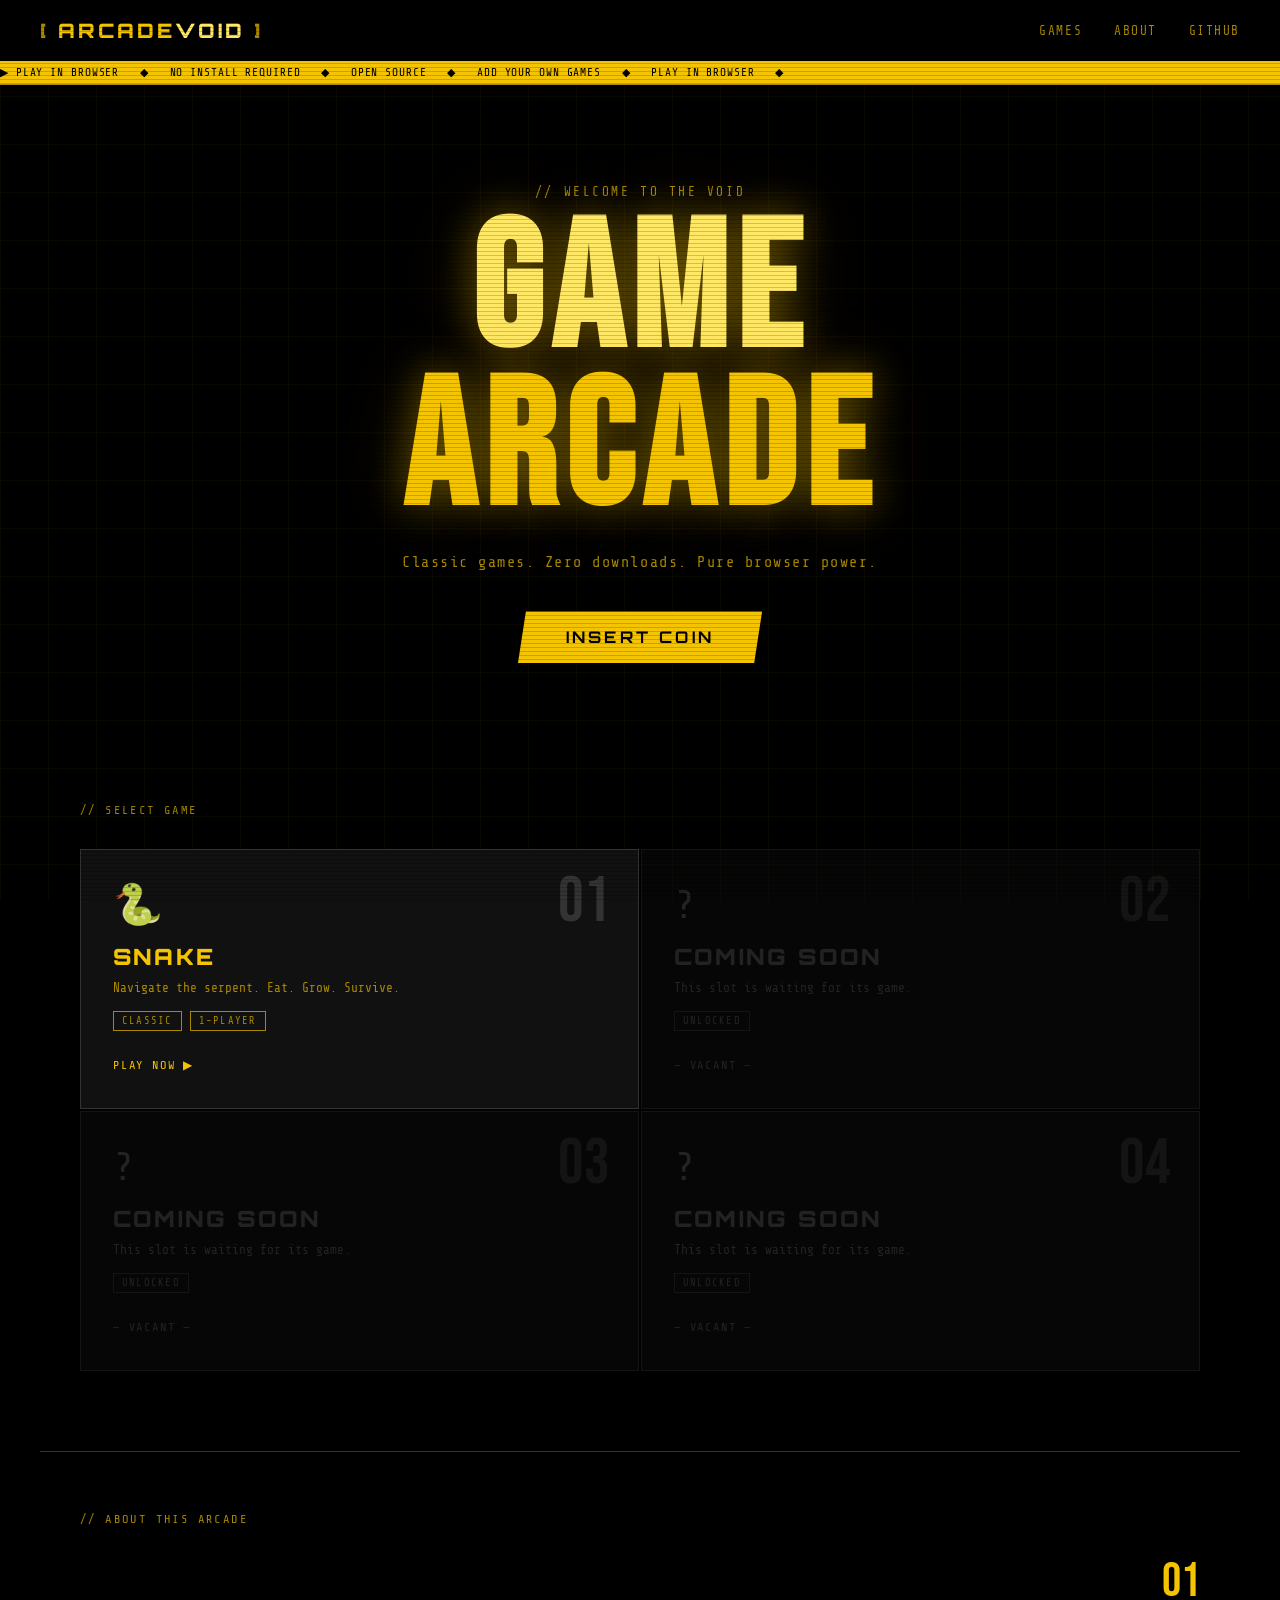
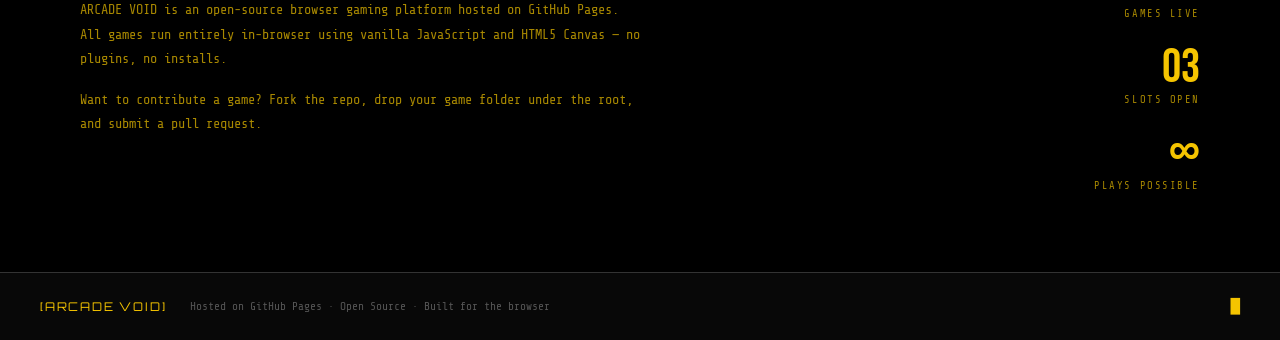
==== index.html @ 96a6a901 "First Page added" ====
<!DOCTYPE html>
<html lang="en">
<head>
  <meta charset="UTF-8" />
  <meta name="viewport" content="width=device-width, initial-scale=1.0"/>
  <title>ARCADE VOID — Play In Browser</title>
  <link rel="stylesheet" href="css/main.css" />
  <link rel="preconnect" href="https://fonts.googleapis.com">
  <link href="https://fonts.googleapis.com/css2?family=Share+Tech+Mono&family=Bebas+Neue&family=Orbitron:wght@400;700;900&display=swap" rel="stylesheet">
</head>
<body>

  <!-- Scanline overlay -->
  <div class="scanlines"></div>

  <!-- Background grid -->
  <div class="bg-grid"></div>

  <!-- Header -->
  <header class="site-header">
    <div class="header-inner">
      <div class="logo">
        <span class="logo-bracket">[</span>
        ARCADE<span class="logo-accent">VOID</span>
        <span class="logo-bracket">]</span>
      </div>
      <nav class="site-nav">
        <a href="#games">GAMES</a>
        <a href="#about">ABOUT</a>
        <a href="https://github.com" target="_blank">GITHUB</a>
      </nav>
    </div>
    <div class="header-ticker">
      <span>▶ PLAY IN BROWSER &nbsp;&nbsp;◆&nbsp;&nbsp; NO INSTALL REQUIRED &nbsp;&nbsp;◆&nbsp;&nbsp; OPEN SOURCE &nbsp;&nbsp;◆&nbsp;&nbsp; ADD YOUR OWN GAMES &nbsp;&nbsp;◆&nbsp;&nbsp; PLAY IN BROWSER &nbsp;&nbsp;◆&nbsp;&nbsp;</span>
    </div>
  </header>

  <!-- Hero -->
  <section class="hero">
    <div class="hero-eyebrow">// WELCOME TO THE VOID</div>
    <h1 class="hero-title">
      <span class="line1">GAME</span>
      <span class="line2">ARCADE</span>
    </h1>
    <p class="hero-sub">Classic games. Zero downloads. Pure browser power.</p>
    <a href="#games" class="cta-btn">
      <span class="btn-inner">INSERT COIN</span>
      <span class="btn-glow"></span>
    </a>
  </section>

  <!-- Games Grid -->
  <section class="games-section" id="games">
    <div class="section-label">// SELECT GAME</div>

    <div class="games-grid">

      <!-- Game Card 1: Snake -->
      <a href="snake/index.html" class="game-card active">
        <div class="card-number">01</div>
        <div class="card-icon">🐍</div>
        <div class="card-info">
          <h2 class="card-title">SNAKE</h2>
          <p class="card-desc">Navigate the serpent. Eat. Grow. Survive.</p>
          <div class="card-tags">
            <span class="tag">CLASSIC</span>
            <span class="tag">1-PLAYER</span>
          </div>
        </div>
        <div class="card-status">PLAY NOW ▶</div>
        <div class="card-border-anim"></div>
      </a>

      <!-- Game Card 2: Coming Soon -->
      <div class="game-card empty">
        <div class="card-number">02</div>
        <div class="card-icon dim">?</div>
        <div class="card-info">
          <h2 class="card-title dim">COMING SOON</h2>
          <p class="card-desc dim">This slot is waiting for its game.</p>
          <div class="card-tags">
            <span class="tag dim">UNLOCKED</span>
          </div>
        </div>
        <div class="card-status dim">— VACANT —</div>
      </div>

      <!-- Game Card 3: Coming Soon -->
      <div class="game-card empty">
        <div class="card-number">03</div>
        <div class="card-icon dim">?</div>
        <div class="card-info">
          <h2 class="card-title dim">COMING SOON</h2>
          <p class="card-desc dim">This slot is waiting for its game.</p>
          <div class="card-tags">
            <span class="tag dim">UNLOCKED</span>
          </div>
        </div>
        <div class="card-status dim">— VACANT —</div>
      </div>

      <!-- Game Card 4: Coming Soon -->
      <div class="game-card empty">
        <div class="card-number">04</div>
        <div class="card-icon dim">?</div>
        <div class="card-info">
          <h2 class="card-title dim">COMING SOON</h2>
          <p class="card-desc dim">This slot is waiting for its game.</p>
          <div class="card-tags">
            <span class="tag dim">UNLOCKED</span>
          </div>
        </div>
        <div class="card-status dim">— VACANT —</div>
      </div>

    </div>
  </section>

  <!-- About -->
  <section class="about-section" id="about">
    <div class="section-label">// ABOUT THIS ARCADE</div>
    <div class="about-inner">
      <div class="about-text">
        <p>ARCADE VOID is an open-source browser gaming platform hosted on GitHub Pages. All games run entirely in-browser using vanilla JavaScript and HTML5 Canvas — no plugins, no installs.</p>
        <p>Want to contribute a game? Fork the repo, drop your game folder under the root, and submit a pull request.</p>
      </div>
      <div class="about-stats">
        <div class="stat"><span class="stat-num">01</span><span class="stat-label">GAMES LIVE</span></div>
        <div class="stat"><span class="stat-num">03</span><span class="stat-label">SLOTS OPEN</span></div>
        <div class="stat"><span class="stat-num">∞</span><span class="stat-label">PLAYS POSSIBLE</span></div>
      </div>
    </div>
  </section>

  <!-- Footer -->
  <footer class="site-footer">
    <div class="footer-inner">
      <span class="footer-logo">[ARCADE VOID]</span>
      <span class="footer-copy">Hosted on GitHub Pages · Open Source · Built for the browser</span>
      <span class="footer-blink">█</span>
    </div>
  </footer>

  <script src="js/main.js"></script>
</body>
</html>
---- css/main.css ----
/* =============================================
   ARCADE VOID — Main Stylesheet
   Theme: Black bg / Yellow foreground
   ============================================= */

:root {
  --black:      #000000;
  --deep:       #080808;
  --surface:    #0f0f0f;
  --card-bg:    #111111;
  --yellow:     #f5c400;
  --yellow-dim: #a88800;
  --yellow-hot: #ffe866;
  --amber:      #ffaa00;
  --muted:      #333333;
  --text-dim:   #555555;
  --white:      #ffffff;
  --font-title: 'Orbitron', monospace;
  --font-mono:  'Share Tech Mono', monospace;
  --font-display: 'Bebas Neue', sans-serif;
}

*, *::before, *::after { box-sizing: border-box; margin: 0; padding: 0; }

html { scroll-behavior: smooth; }

body {
  background: var(--black);
  color: var(--yellow);
  font-family: var(--font-mono);
  min-height: 100vh;
  overflow-x: hidden;
  position: relative;
}

/* ── Scanlines ── */
.scanlines {
  pointer-events: none;
  position: fixed;
  inset: 0;
  z-index: 1000;
  background: repeating-linear-gradient(
    to bottom,
    transparent 0px,
    transparent 3px,
    rgba(0,0,0,0.18) 3px,
    rgba(0,0,0,0.18) 4px
  );
}

/* ── BG Grid ── */
.bg-grid {
  pointer-events: none;
  position: fixed;
  inset: 0;
  z-index: 0;
  background-image:
    linear-gradient(rgba(245,196,0,0.04) 1px, transparent 1px),
    linear-gradient(90deg, rgba(245,196,0,0.04) 1px, transparent 1px);
  background-size: 48px 48px;
}

/* ── Header ── */
.site-header {
  position: sticky;
  top: 0;
  z-index: 100;
  background: var(--black);
  border-bottom: 1px solid var(--yellow-dim);
}

.header-inner {
  display: flex;
  align-items: center;
  justify-content: space-between;
  padding: 18px 40px;
}

.logo {
  font-family: var(--font-title);
  font-size: 1.25rem;
  font-weight: 900;
  letter-spacing: 0.15em;
  color: var(--yellow);
}

.logo-accent { color: var(--yellow-hot); }
.logo-bracket { color: var(--yellow-dim); }

.site-nav {
  display: flex;
  gap: 32px;
}

.site-nav a {
  color: var(--yellow-dim);
  text-decoration: none;
  font-family: var(--font-mono);
  font-size: 0.8rem;
  letter-spacing: 0.12em;
  transition: color 0.2s;
}

.site-nav a:hover { color: var(--yellow-hot); }

/* Ticker */
.header-ticker {
  background: var(--yellow);
  color: var(--black);
  font-family: var(--font-mono);
  font-size: 0.7rem;
  letter-spacing: 0.08em;
  overflow: hidden;
  padding: 5px 0;
  white-space: nowrap;
}

.header-ticker span {
  display: inline-block;
  animation: ticker 22s linear infinite;
}

@keyframes ticker {
  0%   { transform: translateX(100vw); }
  100% { transform: translateX(-100%); }
}

/* ── Hero ── */
.hero {
  position: relative;
  z-index: 1;
  text-align: center;
  padding: 100px 40px 80px;
}

.hero-eyebrow {
  font-family: var(--font-mono);
  font-size: 0.8rem;
  color: var(--yellow-dim);
  letter-spacing: 0.2em;
  margin-bottom: 16px;
  animation: fadeUp 0.6s ease both;
}

.hero-title {
  font-family: var(--font-display);
  font-size: clamp(80px, 14vw, 180px);
  line-height: 0.88;
  color: var(--yellow);
  text-shadow:
    0 0 40px rgba(245,196,0,0.4),
    0 0 80px rgba(245,196,0,0.15);
  letter-spacing: 0.05em;
  animation: fadeUp 0.6s 0.1s ease both;
}

.hero-title .line1 { display: block; color: var(--yellow-hot); }
.hero-title .line2 { display: block; color: var(--yellow); }

.hero-sub {
  font-family: var(--font-mono);
  font-size: 0.95rem;
  color: var(--yellow-dim);
  margin: 24px 0 40px;
  letter-spacing: 0.1em;
  animation: fadeUp 0.6s 0.2s ease both;
}

/* CTA Button */
.cta-btn {
  display: inline-block;
  position: relative;
  text-decoration: none;
  animation: fadeUp 0.6s 0.3s ease both;
}

.btn-inner {
  display: inline-block;
  font-family: var(--font-title);
  font-size: 1rem;
  font-weight: 700;
  letter-spacing: 0.2em;
  color: var(--black);
  background: var(--yellow);
  padding: 16px 48px;
  position: relative;
  z-index: 1;
  clip-path: polygon(8px 0%, 100% 0%, calc(100% - 8px) 100%, 0% 100%);
  transition: background 0.2s, color 0.2s;
}

.cta-btn:hover .btn-inner {
  background: var(--yellow-hot);
}

.btn-glow {
  position: absolute;
  inset: -4px;
  background: var(--yellow);
  opacity: 0;
  filter: blur(16px);
  transition: opacity 0.3s;
  z-index: 0;
}

.cta-btn:hover .btn-glow { opacity: 0.4; }

/* ── Games Section ── */
.games-section {
  position: relative;
  z-index: 1;
  padding: 60px 40px 80px;
  max-width: 1200px;
  margin: 0 auto;
}

.section-label {
  font-family: var(--font-mono);
  font-size: 0.75rem;
  color: var(--yellow-dim);
  letter-spacing: 0.2em;
  margin-bottom: 32px;
}

/* Grid */
.games-grid {
  display: grid;
  grid-template-columns: repeat(2, 1fr);
  gap: 2px;
}

/* Game Card */
.game-card {
  position: relative;
  background: var(--card-bg);
  border: 1px solid var(--muted);
  padding: 36px 32px;
  text-decoration: none;
  color: var(--yellow);
  display: flex;
  flex-direction: column;
  gap: 16px;
  min-height: 260px;
  overflow: hidden;
  transition: border-color 0.25s, background 0.25s;
}

.game-card.active { cursor: pointer; }

.game-card.active:hover {
  border-color: var(--yellow);
  background: #181400;
}

.game-card.active:hover .card-border-anim {
  opacity: 1;
}

.game-card.empty {
  cursor: default;
  opacity: 0.4;
}

.card-number {
  font-family: var(--font-display);
  font-size: 4rem;
  color: var(--muted);
  position: absolute;
  top: 20px;
  right: 28px;
  line-height: 1;
}

.card-icon {
  font-size: 2.5rem;
  line-height: 1;
}

.card-icon.dim { filter: grayscale(1); opacity: 0.4; }

.card-info { flex: 1; }

.card-title {
  font-family: var(--font-title);
  font-size: 1.4rem;
  font-weight: 900;
  letter-spacing: 0.1em;
  margin-bottom: 8px;
}

.card-title.dim { color: var(--text-dim); }

.card-desc {
  font-family: var(--font-mono);
  font-size: 0.8rem;
  color: var(--yellow-dim);
  line-height: 1.6;
}

.card-desc.dim { color: var(--text-dim); }

.card-tags {
  display: flex;
  gap: 8px;
  margin-top: 12px;
  flex-wrap: wrap;
}

.tag {
  font-family: var(--font-mono);
  font-size: 0.65rem;
  letter-spacing: 0.12em;
  border: 1px solid var(--yellow-dim);
  color: var(--yellow-dim);
  padding: 3px 8px;
}

.tag.dim {
  border-color: var(--muted);
  color: var(--text-dim);
}

.card-status {
  font-family: var(--font-mono);
  font-size: 0.75rem;
  letter-spacing: 0.15em;
  color: var(--yellow);
  margin-top: auto;
}

.card-status.dim { color: var(--text-dim); }

/* Animated border on hover */
.card-border-anim {
  position: absolute;
  inset: 0;
  opacity: 0;
  pointer-events: none;
  transition: opacity 0.3s;
  box-shadow: inset 0 0 0 1px var(--yellow), inset 0 0 20px rgba(245,196,0,0.1);
}

/* ── About Section ── */
.about-section {
  position: relative;
  z-index: 1;
  border-top: 1px solid var(--muted);
  padding: 60px 40px 80px;
  max-width: 1200px;
  margin: 0 auto;
}

.about-inner {
  display: grid;
  grid-template-columns: 1fr auto;
  gap: 60px;
  align-items: center;
}

.about-text p {
  font-family: var(--font-mono);
  font-size: 0.85rem;
  color: var(--yellow-dim);
  line-height: 1.8;
  max-width: 560px;
  margin-bottom: 16px;
}

.about-stats {
  display: flex;
  flex-direction: column;
  gap: 24px;
}

.stat {
  display: flex;
  flex-direction: column;
  align-items: flex-end;
  gap: 2px;
}

.stat-num {
  font-family: var(--font-display);
  font-size: 3rem;
  color: var(--yellow);
  line-height: 1;
}

.stat-label {
  font-family: var(--font-mono);
  font-size: 0.65rem;
  color: var(--yellow-dim);
  letter-spacing: 0.15em;
}

/* ── Footer ── */
.site-footer {
  position: relative;
  z-index: 1;
  border-top: 1px solid var(--muted);
  padding: 24px 40px;
  background: var(--deep);
}

.footer-inner {
  display: flex;
  align-items: center;
  gap: 24px;
  flex-wrap: wrap;
}

.footer-logo {
  font-family: var(--font-title);
  font-size: 0.75rem;
  color: var(--yellow);
  letter-spacing: 0.15em;
}

.footer-copy {
  font-family: var(--font-mono);
  font-size: 0.7rem;
  color: var(--text-dim);
  flex: 1;
}

.footer-blink {
  font-size: 1rem;
  color: var(--yellow);
  animation: blink 1s step-end infinite;
}

/* ── Animations ── */
@keyframes fadeUp {
  from { opacity: 0; transform: translateY(20px); }
  to   { opacity: 1; transform: translateY(0); }
}

@keyframes blink {
  0%, 100% { opacity: 1; }
  50%       { opacity: 0; }
}

/* ── Responsive ── */
@media (max-width: 768px) {
  .header-inner { padding: 16px 20px; }
  .hero { padding: 60px 20px 50px; }
  .games-section { padding: 40px 20px; }
  .games-grid { grid-template-columns: 1fr; }
  .about-inner { grid-template-columns: 1fr; gap: 32px; }
  .about-stats { flex-direction: row; flex-wrap: wrap; }
  .stat { align-items: flex-start; }
  .site-footer { padding: 20px; }
}
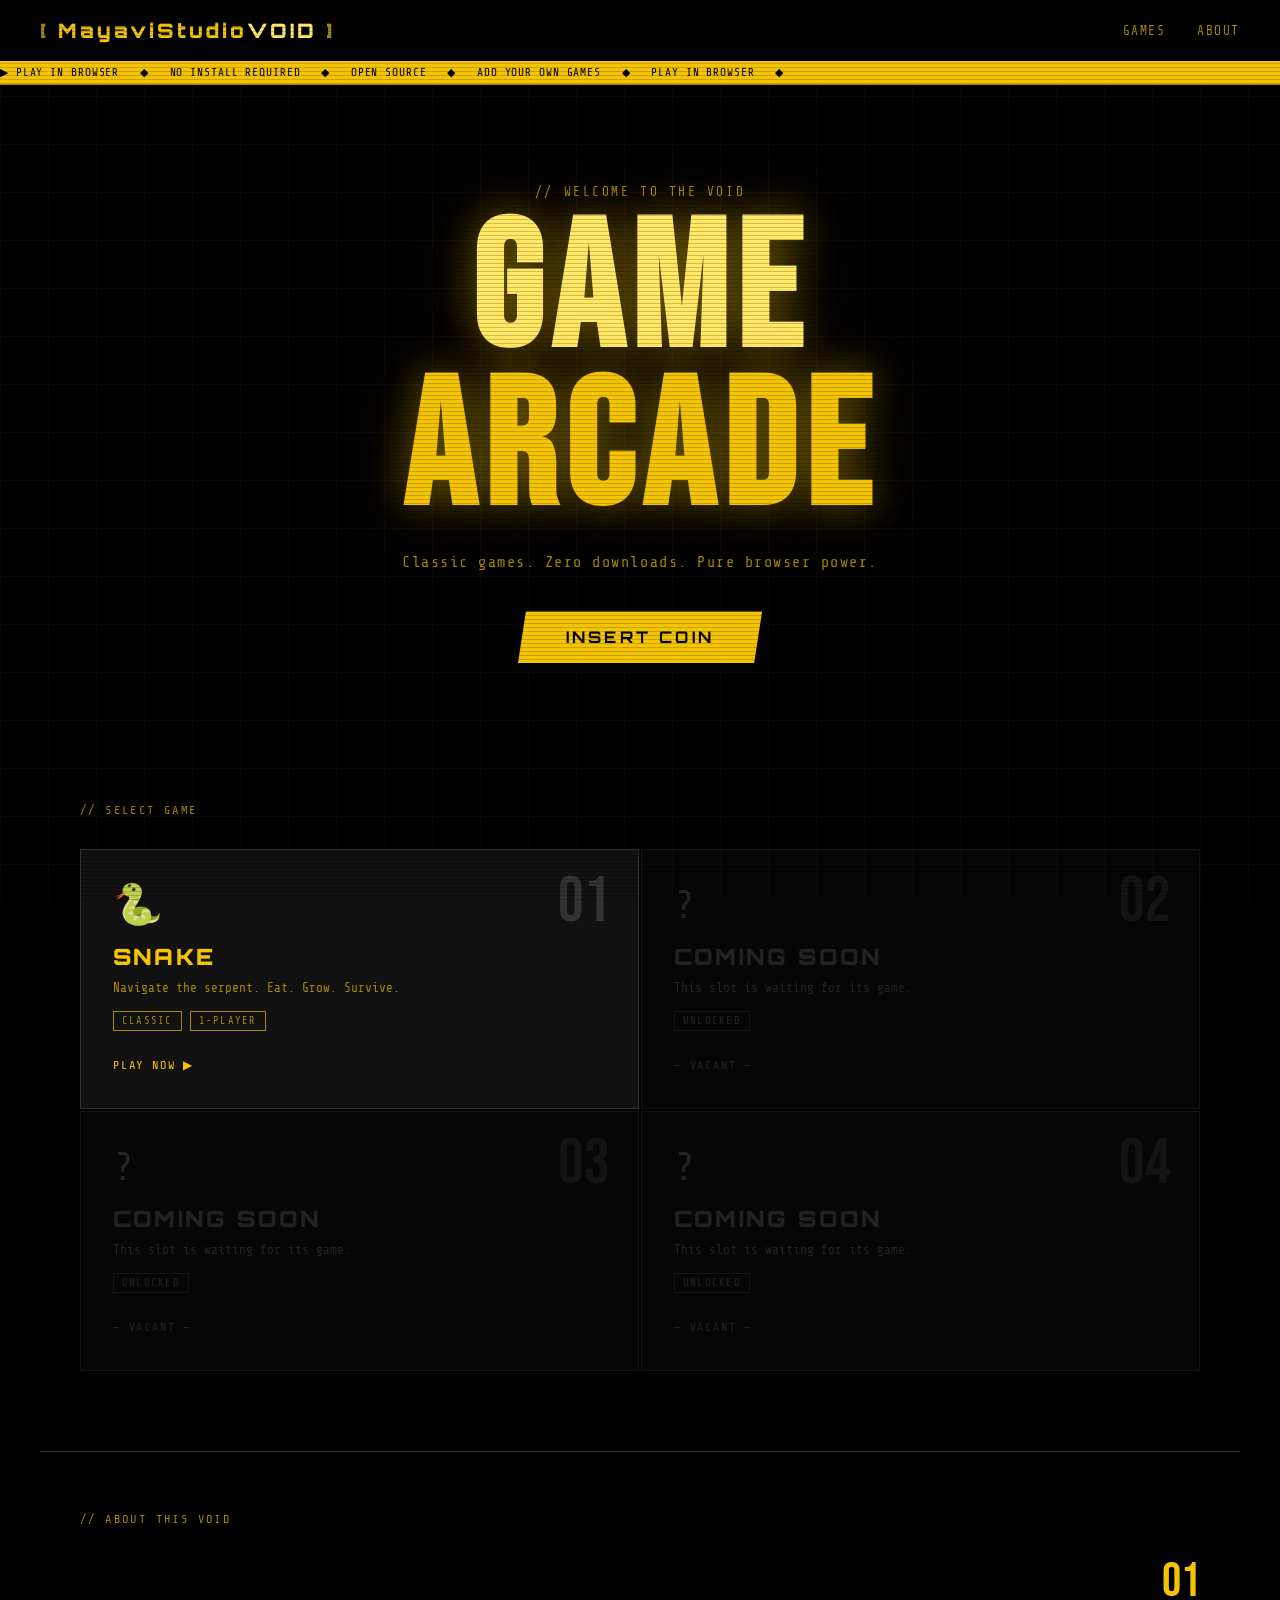
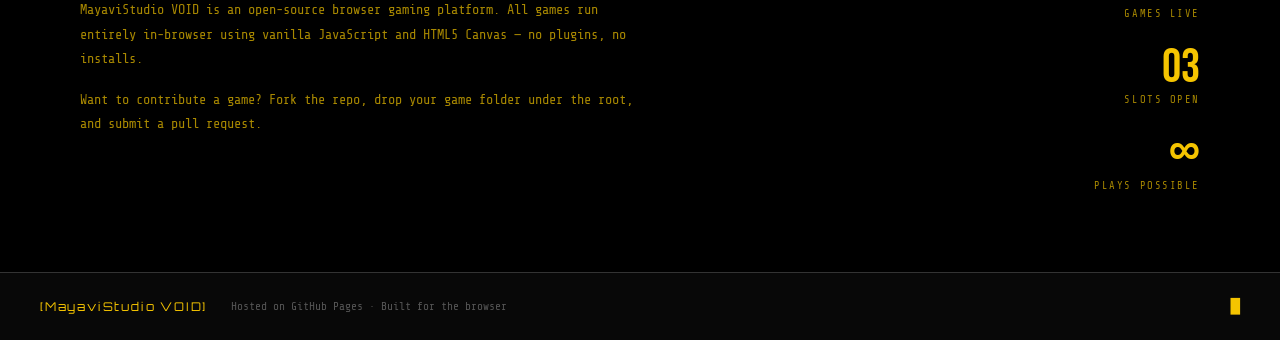
==== commit 02f20484: "Snake game added" ====
--- a/index.html
+++ b/index.html
@@ -3,7 +3,7 @@
 <head>
   <meta charset="UTF-8" />
   <meta name="viewport" content="width=device-width, initial-scale=1.0"/>
-  <title>ARCADE VOID — Play In Browser</title>
+  <title>MayaviStudio — Play In Browser</title>
   <link rel="stylesheet" href="css/main.css" />
   <link rel="preconnect" href="https://fonts.googleapis.com">
   <link href="https://fonts.googleapis.com/css2?family=Share+Tech+Mono&family=Bebas+Neue&family=Orbitron:wght@400;700;900&display=swap" rel="stylesheet">
@@ -21,13 +21,12 @@
     <div class="header-inner">
       <div class="logo">
         <span class="logo-bracket">[</span>
-        ARCADE<span class="logo-accent">VOID</span>
+        MayaviStudio<span class="logo-accent">VOID</span>
         <span class="logo-bracket">]</span>
       </div>
       <nav class="site-nav">
         <a href="#games">GAMES</a>
         <a href="#about">ABOUT</a>
-        <a href="https://github.com" target="_blank">GITHUB</a>
       </nav>
     </div>
     <div class="header-ticker">
@@ -118,10 +117,10 @@
 
   <!-- About -->
   <section class="about-section" id="about">
-    <div class="section-label">// ABOUT THIS ARCADE</div>
+    <div class="section-label">// ABOUT THIS VOID</div>
     <div class="about-inner">
       <div class="about-text">
-        <p>ARCADE VOID is an open-source browser gaming platform hosted on GitHub Pages. All games run entirely in-browser using vanilla JavaScript and HTML5 Canvas — no plugins, no installs.</p>
+        <p>MayaviStudio VOID is an open-source browser gaming platform. All games run entirely in-browser using vanilla JavaScript and HTML5 Canvas — no plugins, no installs.</p>
         <p>Want to contribute a game? Fork the repo, drop your game folder under the root, and submit a pull request.</p>
       </div>
       <div class="about-stats">
@@ -135,8 +134,8 @@
   <!-- Footer -->
   <footer class="site-footer">
     <div class="footer-inner">
-      <span class="footer-logo">[ARCADE VOID]</span>
-      <span class="footer-copy">Hosted on GitHub Pages · Open Source · Built for the browser</span>
+      <span class="footer-logo">[MayaviStudio VOID]</span>
+      <span class="footer-copy">Hosted on GitHub Pages · Built for the browser</span>
       <span class="footer-blink">█</span>
     </div>
   </footer>
